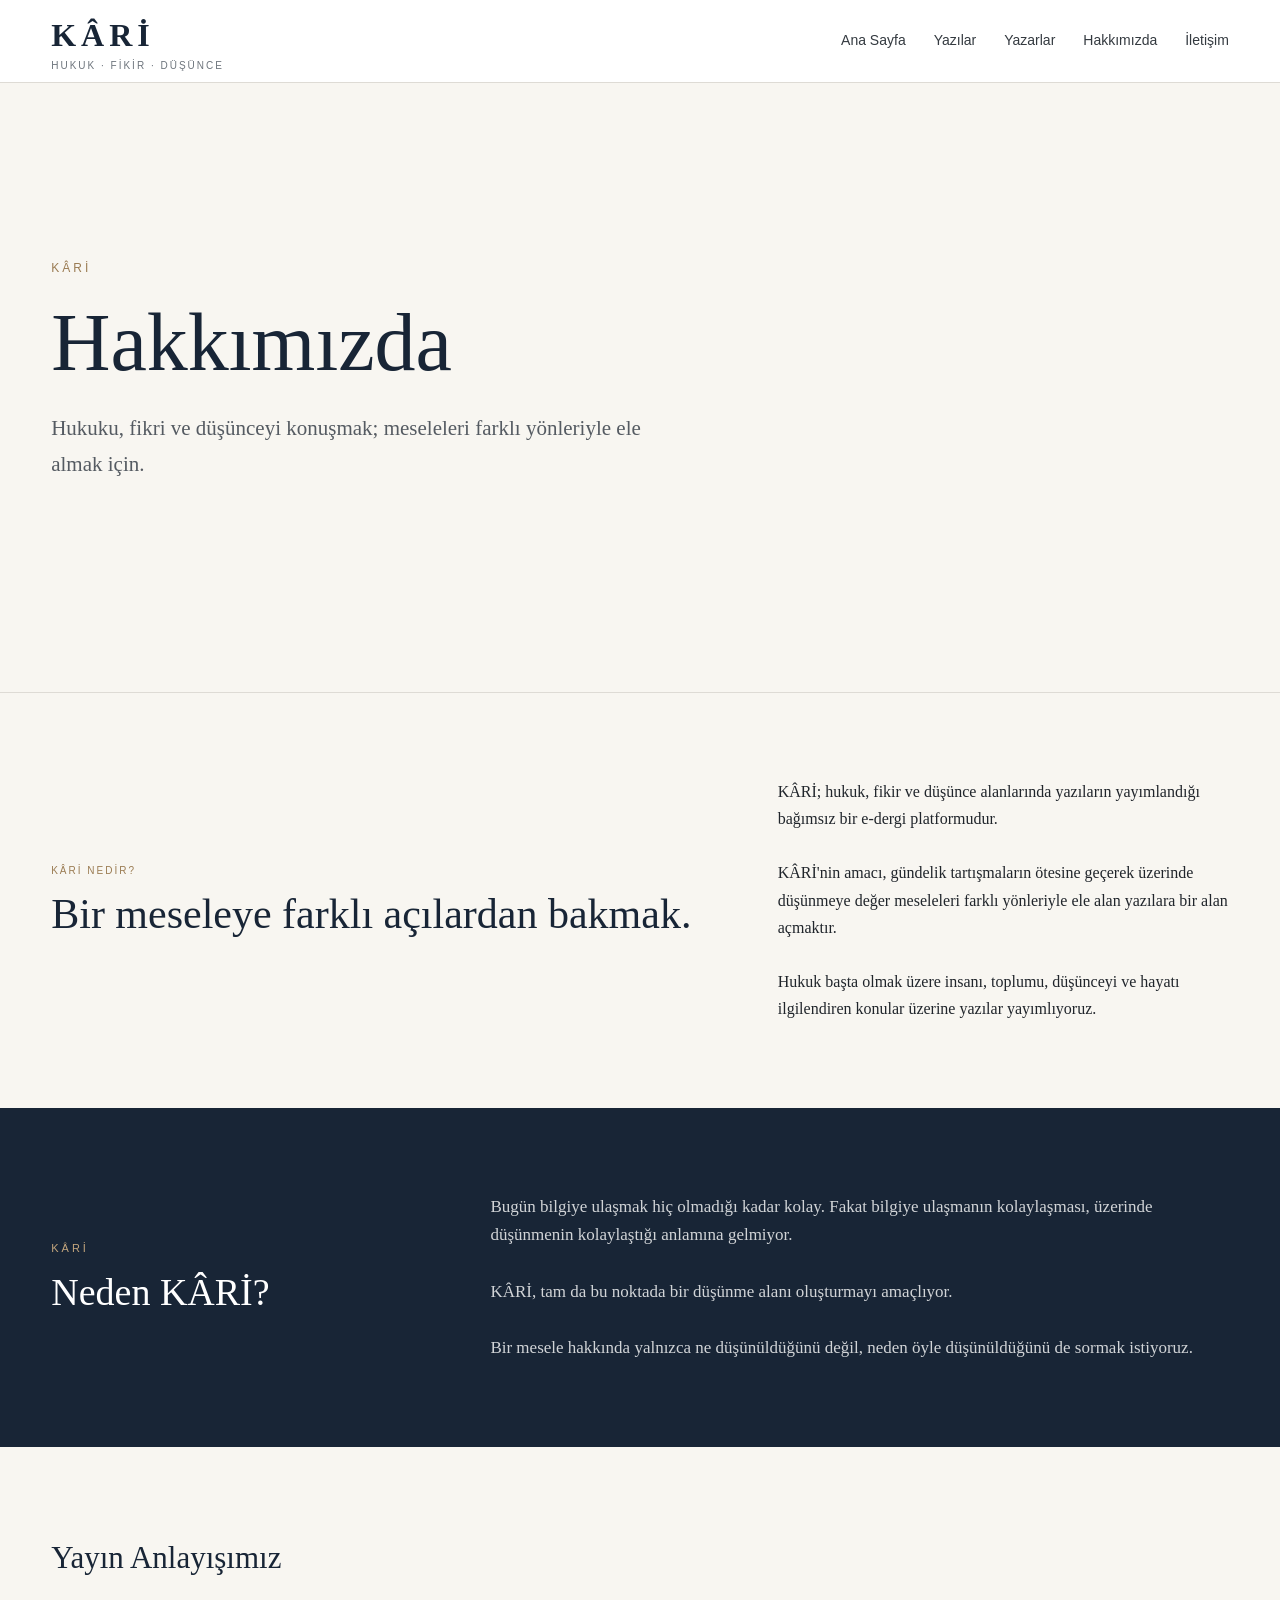
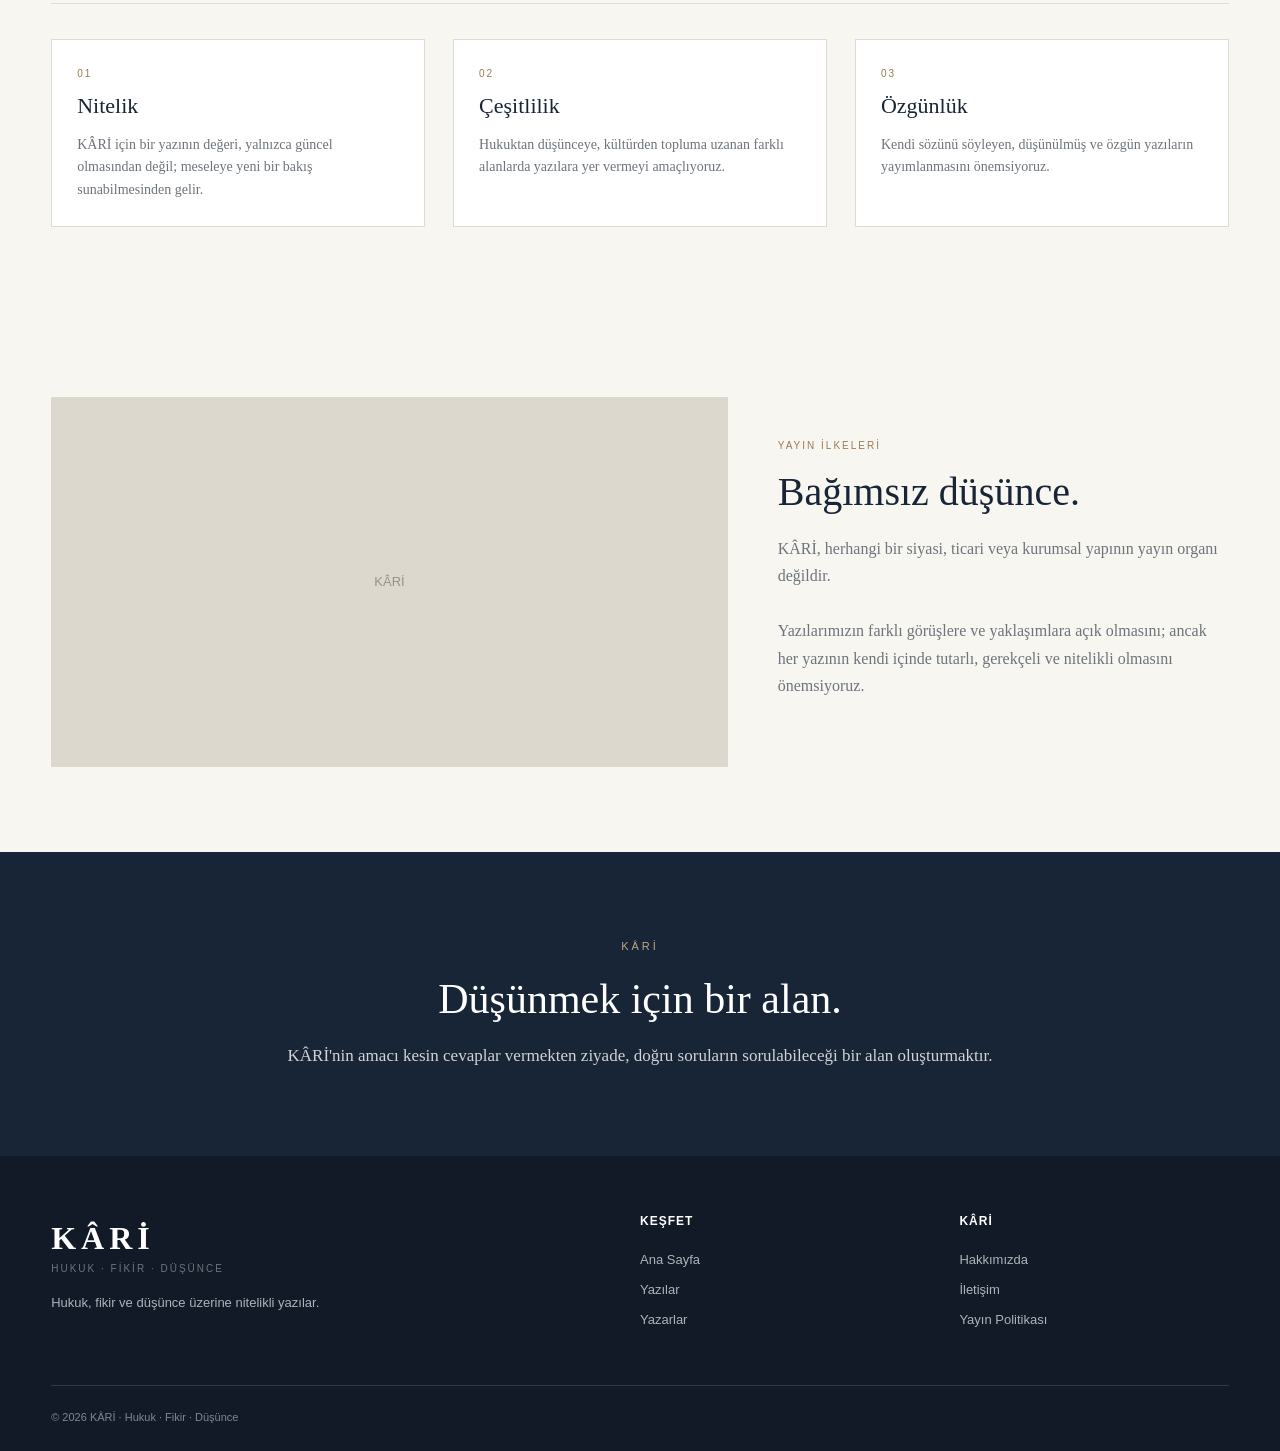
==== hakkimizda.html @ 2243fbaa "Add Hakkımızda (About Us) page This HTML file serves as the 'About Us' page for KÂRİ, detailing the " ====
<!DOCTYPE html>
<html lang="tr">

<head>

    <meta charset="UTF-8">

    <meta
        name="viewport"
        content="width=device-width, initial-scale=1.0"
    >

    <link rel="stylesheet" href="css/style.css">

    <title>Hakkımızda | KÂRİ</title>

    <meta
        name="description"
        content="KÂRİ hakkında. Hukuk, fikir ve düşünce üzerine bağımsız bir e-dergi."
    >

</head>


<body>


    <!-- HEADER -->

    <header>

        <div class="container navbar">

            <a href="index.html" class="logo">

                KÂRİ

                <span>
                    HUKUK · FİKİR · DÜŞÜNCE
                </span>

            </a>


            <nav>

                <a href="index.html">
                    Ana Sayfa
                </a>

                <a href="makaleler.html">
                    Yazılar
                </a>

                <a href="yazarlar.html">
                    Yazarlar
                </a>

                <a href="hakkimizda.html">
                    Hakkımızda
                </a>

                <a href="#iletisim">
                    İletişim
                </a>

            </nav>

        </div>

    </header>



    <!-- MAIN -->

    <main>


        <!-- SAYFA BAŞLIĞI -->

        <section class="hero">

            <div class="container">

                <div class="hero-content">

                    <div class="eyebrow">
                        KÂRİ
                    </div>


                    <h1>
                        Hakkımızda
                    </h1>


                    <p class="hero-description">

                        Hukuku, fikri ve düşünceyi
                        konuşmak; meseleleri farklı
                        yönleriyle ele almak için.

                    </p>

                </div>

            </div>

        </section>



        <!-- KÂRİ NEDİR? -->

        <section>

            <div class="container">

                <div class="featured-grid">


                    <div>

                        <div class="category">
                            KÂRİ NEDİR?
                        </div>


                        <h2
                            style="
                                font-size: 42px;
                                line-height: 1.2;
                                font-weight: normal;
                                color: var(--dark);
                            "
                        >

                            Bir meseleye
                            farklı açılardan
                            bakmak.

                        </h2>

                    </div>


                    <div>

                        <p>

                            KÂRİ; hukuk, fikir ve düşünce
                            alanlarında yazıların yayımlandığı
                            bağımsız bir e-dergi platformudur.

                        </p>

                        <br>

                        <p>

                            KÂRİ'nin amacı, gündelik tartışmaların
                            ötesine geçerek üzerinde düşünmeye
                            değer meseleleri farklı yönleriyle
                            ele alan yazılara bir alan açmaktır.

                        </p>

                        <br>

                        <p>

                            Hukuk başta olmak üzere insanı,
                            toplumu, düşünceyi ve hayatı ilgilendiren
                            konular üzerine yazılar yayımlıyoruz.

                        </p>

                    </div>

                </div>

            </div>

        </section>



        <!-- NEDEN KÂRİ -->

        <section class="editor">

            <div class="container">

                <div class="editor-grid">


                    <div>

                        <div class="editor-label">
                            KÂRİ
                        </div>


                        <h2>

                            Neden
                            KÂRİ?

                        </h2>

                    </div>


                    <div>

                        <p>

                            Bugün bilgiye ulaşmak hiç olmadığı
                            kadar kolay. Fakat bilgiye ulaşmanın
                            kolaylaşması, üzerinde düşünmenin
                            kolaylaştığı anlamına gelmiyor.

                        </p>

                        <br>

                        <p>

                            KÂRİ, tam da bu noktada bir düşünme
                            alanı oluşturmayı amaçlıyor.

                        </p>

                        <br>

                        <p>

                            Bir mesele hakkında yalnızca ne
                            düşünüldüğünü değil, neden öyle
                            düşünüldüğünü de sormak istiyoruz.

                        </p>

                    </div>

                </div>

            </div>

        </section>



        <!-- YAYIN ANLAYIŞI -->

        <section>

            <div class="container">


                <div class="section-heading">

                    <h2>
                        Yayın Anlayışımız
                    </h2>

                </div>


                <div class="articles">


                    <article class="article-card">

                        <div class="article-content">

                            <div class="category">
                                01
                            </div>

                            <h3>
                                Nitelik
                            </h3>

                            <p>

                                KÂRİ için bir yazının değeri,
                                yalnızca güncel olmasından değil;
                                meseleye yeni bir bakış
                                sunabilmesinden gelir.

                            </p>

                        </div>

                    </article>



                    <article class="article-card">

                        <div class="article-content">

                            <div class="category">
                                02
                            </div>

                            <h3>
                                Çeşitlilik
                            </h3>

                            <p>

                                Hukuktan düşünceye, kültürden
                                topluma uzanan farklı alanlarda
                                yazılara yer vermeyi amaçlıyoruz.

                            </p>

                        </div>

                    </article>



                    <article class="article-card">

                        <div class="article-content">

                            <div class="category">
                                03
                            </div>

                            <h3>
                                Özgünlük
                            </h3>

                            <p>

                                Kendi sözünü söyleyen,
                                düşünülmüş ve özgün yazıların
                                yayımlanmasını önemsiyoruz.

                            </p>

                        </div>

                    </article>


                </div>

            </div>

        </section>



        <!-- BAĞIMSIZLIK -->

        <section>

            <div class="container">

                <div class="featured-grid">


                    <div class="featured-image">

                        KÂRİ

                    </div>


                    <div class="featured-content">

                        <div class="category">
                            YAYIN İLKELERİ
                        </div>


                        <h2>

                            Bağımsız
                            düşünce.

                        </h2>


                        <p>

                            KÂRİ, herhangi bir siyasi,
                            ticari veya kurumsal yapının
                            yayın organı değildir.

                        </p>


                        <p>

                            Yazılarımızın farklı görüşlere
                            ve yaklaşımlara açık olmasını;
                            ancak her yazının kendi içinde
                            tutarlı, gerekçeli ve nitelikli
                            olmasını önemsiyoruz.

                        </p>

                    </div>

                </div>

            </div>

        </section>



        <!-- KAPANIŞ -->

        <section class="editor">

            <div class="container">

                <div
                    style="
                        max-width: 800px;
                        margin: 0 auto;
                        text-align: center;
                    "
                >

                    <div class="editor-label">
                        KÂRİ
                    </div>


                    <h2
                        style="
                            font-size: 42px;
                            font-weight: normal;
                            margin: 18px 0;
                        "
                    >

                        Düşünmek için
                        bir alan.

                    </h2>


                    <p
                        style="
                            color: #d1d4d7;
                            font-size: 17px;
                        "
                    >

                        KÂRİ'nin amacı kesin cevaplar
                        vermekten ziyade, doğru soruların
                        sorulabileceği bir alan oluşturmaktır.

                    </p>

                </div>

            </div>

        </section>


    </main>



    <!-- FOOTER -->

    <footer id="iletisim">

        <div class="container">


            <div class="footer-grid">


                <div>

                    <div class="logo">

                        KÂRİ

                        <span>
                            HUKUK · FİKİR · DÜŞÜNCE
                        </span>

                    </div>


                    <p>

                        Hukuk, fikir ve düşünce üzerine
                        nitelikli yazılar.

                    </p>

                </div>



                <div>

                    <h4>
                        Keşfet
                    </h4>


                    <ul>

                        <li>
                            <a href="index.html">
                                Ana Sayfa
                            </a>
                        </li>

                        <li>
                            <a href="makaleler.html">
                                Yazılar
                            </a>
                        </li>

                        <li>
                            <a href="yazarlar.html">
                                Yazarlar
                            </a>
                        </li>

                    </ul>

                </div>



                <div>

                    <h4>
                        KÂRİ
                    </h4>


                    <ul>

                        <li>
                            <a href="hakkimizda.html">
                                Hakkımızda
                            </a>
                        </li>

                        <li>
                            <a href="#">
                                İletişim
                            </a>
                        </li>

                        <li>
                            <a href="#">
                                Yayın Politikası
                            </a>
                        </li>

                    </ul>

                </div>


            </div>



            <div class="copyright">

                © 2026 KÂRİ · Hukuk · Fikir · Düşünce

            </div>


        </div>

    </footer>


</body>

</html>
---- css/style.css ----
* {
    margin: 0;
    padding: 0;
    box-sizing: border-box;
}

:root {
    --dark: #182536;
    --text: #20252b;
    --muted: #6d747c;
    --line: #dedbd5;
    --paper: #f8f6f1;
    --white: #ffffff;
    --accent: #9a7b52;
}

html {
    scroll-behavior: smooth;
}

body {
    font-family: Georgia, "Times New Roman", serif;
    color: var(--text);
    background: var(--paper);
    line-height: 1.7;
}

a {
    color: inherit;
    text-decoration: none;
}

.container {
    width: min(1180px, 92%);
    margin: 0 auto;
}

/* HEADER */

header {
    background: var(--white);
    border-bottom: 1px solid var(--line);
    position: sticky;
    top: 0;
    z-index: 100;
}

.navbar {
    min-height: 82px;
    display: flex;
    align-items: center;
    justify-content: space-between;
    gap: 30px;
}

.logo {
    font-size: 32px;
    font-weight: bold;
    letter-spacing: 5px;
    color: var(--dark);
}

.logo span {
    display: block;
    font-size: 10px;
    letter-spacing: 2px;
    font-family: Arial, sans-serif;
    font-weight: normal;
    color: var(--muted);
    margin-top: -5px;
}

nav {
    display: flex;
    align-items: center;
    gap: 28px;
    font-family: Arial, sans-serif;
    font-size: 14px;
}

nav a {
    color: #343a40;
    transition: 0.2s;
}

nav a:hover {
    color: var(--accent);
}

/* HERO */

.hero {
    min-height: 560px;
    display: flex;
    align-items: center;
    background:
        linear-gradient(
            90deg,
            rgba(248, 246, 241, 1) 0%,
            rgba(248, 246, 241, 0.94) 50%,
            rgba(248, 246, 241, 0.72) 100%
        );
    border-bottom: 1px solid var(--line);
}

.hero-content {
    max-width: 720px;
    padding: 90px 0;
}

.eyebrow {
    font-family: Arial, sans-serif;
    font-size: 12px;
    letter-spacing: 3px;
    text-transform: uppercase;
    color: var(--accent);
    margin-bottom: 22px;
}

.hero h1 {
    font-size: clamp(48px, 7vw, 82px);
    line-height: 1.05;
    font-weight: normal;
    color: var(--dark);
    margin-bottom: 25px;
}

.hero h1 strong {
    font-weight: bold;
}

.hero-description {
    max-width: 620px;
    font-size: 21px;
    color: #555b62;
    margin-bottom: 34px;
}

.button {
    display: inline-block;
    padding: 13px 25px;
    background: var(--dark);
    color: white;
    font-family: Arial, sans-serif;
    font-size: 13px;
    letter-spacing: 0.5px;
    transition: 0.2s;
}

.button:hover {
    background: var(--accent);
}

/* GENERAL */

section {
    padding: 85px 0;
}

.section-heading {
    display: flex;
    align-items: baseline;
    justify-content: space-between;
    border-bottom: 1px solid var(--line);
    padding-bottom: 18px;
    margin-bottom: 35px;
}

.section-heading h2 {
    font-size: 31px;
    font-weight: normal;
    color: var(--dark);
}

.section-heading a {
    font-family: Arial, sans-serif;
    font-size: 12px;
    color: var(--accent);
}

/* ARTICLES */

.articles {
    display: grid;
    grid-template-columns: repeat(3, 1fr);
    gap: 28px;
}

.article-card {
    background: var(--white);
    border: 1px solid var(--line);
    transition: 0.25s;
}

.article-card:hover {
    transform: translateY(-4px);
    box-shadow: 0 10px 30px rgba(0,0,0,0.07);
}

.article-image {
    height: 190px;
    background: #e9e6df;
    display: flex;
    align-items: center;
    justify-content: center;
    color: #aaa59d;
    font-family: Arial, sans-serif;
    font-size: 12px;
    letter-spacing: 1px;
}

.article-content {
    padding: 25px;
}

.category {
    font-family: Arial, sans-serif;
    font-size: 10px;
    letter-spacing: 2px;
    text-transform: uppercase;
    color: var(--accent);
    margin-bottom: 10px;
}

.article-card h3 {
    font-size: 22px;
    line-height: 1.3;
    font-weight: normal;
    margin-bottom: 13px;
    color: var(--dark);
}

.article-card p {
    font-size: 14px;
    color: var(--muted);
    line-height: 1.6;
}

.article-meta {
    margin-top: 18px;
    padding-top: 15px;
    border-top: 1px solid var(--line);
    font-family: Arial, sans-serif;
    font-size: 11px;
    color: #888;
}

/* FEATURED */

.featured-grid {
    display: grid;
    grid-template-columns: 1.5fr 1fr;
    gap: 50px;
    align-items: center;
}

.featured-image {
    min-height: 370px;
    background: #ddd8ce;
    display: flex;
    align-items: center;
    justify-content: center;
    font-family: Arial, sans-serif;
    color: #989188;
    font-size: 13px;
}

.featured-content .category {
    margin-bottom: 15px;
}

.featured-content h2 {
    font-size: 40px;
    line-height: 1.15;
    font-weight: normal;
    color: var(--dark);
    margin-bottom: 20px;
}

.featured-content p {
    color: var(--muted);
    margin-bottom: 28px;
}

/* CATEGORIES */

.category-grid {
    display: grid;
    grid-template-columns: repeat(3, 1fr);
    gap: 18px;
}

.category-box {
    padding: 35px 30px;
    background: var(--white);
    border: 1px solid var(--line);
    transition: 0.2s;
}

.category-box:hover {
    background: var(--dark);
    color: white;
}

.category-box h3 {
    font-size: 25px;
    font-weight: normal;
    margin-bottom: 8px;
}

.category-box p {
    font-family: Arial, sans-serif;
    font-size: 12px;
    color: var(--muted);
}

.category-box:hover p {
    color: #d8d8d8;
}

/* EDITOR */

.editor {
    background: var(--dark);
    color: white;
}

.editor-grid {
    display: grid;
    grid-template-columns: 1fr 2fr;
    gap: 70px;
    align-items: center;
}

.editor-label {
    font-family: Arial, sans-serif;
    font-size: 11px;
    letter-spacing: 3px;
    text-transform: uppercase;
    color: #c5a77e;
}

.editor h2 {
    font-size: 38px;
    font-weight: normal;
    line-height: 1.2;
    margin-top: 12px;
}

.editor p {
    color: #d1d4d7;
    font-size: 17px;
}

/* FOOTER */

footer {
    background: #111a26;
    color: white;
    padding: 55px 0 25px;
}

.footer-grid {
    display: grid;
    grid-template-columns: 2fr 1fr 1fr;
    gap: 50px;
    padding-bottom: 45px;
}

footer .logo {
    color: white;
    margin-bottom: 15px;
}

footer p {
    color: #adb3ba;
    font-family: Arial, sans-serif;
    font-size: 13px;
    max-width: 400px;
}

footer h4 {
    font-family: Arial, sans-serif;
    font-size: 12px;
    text-transform: uppercase;
    letter-spacing: 1px;
    margin-bottom: 18px;
}

footer ul {
    list-style: none;
}

footer li {
    margin-bottom: 8px;
    color: #adb3ba;
    font-family: Arial, sans-serif;
    font-size: 13px;
}

.copyright {
    border-top: 1px solid #303945;
    padding-top: 22px;
    color: #7e8791;
    font-family: Arial, sans-serif;
    font-size: 11px;
}

/* MOBILE */

@media (max-width: 800px) {

    .navbar {
        min-height: 70px;
    }

    nav {
        gap: 12px;
        font-size: 11px;
    }

    nav a:nth-child(3),
    nav a:nth-child(4) {
        display: none;
    }

    .hero {
        min-height: 500px;
    }

    .hero-content {
        padding: 70px 0;
    }

    .hero-description {
        font-size: 18px;
    }

    section {
        padding: 60px 0;
    }

    .articles,
    .category-grid,
    .featured-grid,
    .editor-grid,
    .footer-grid {
        grid-template-columns: 1fr;
    }

    .featured-image {
        min-height: 250px;
    }

    .featured-content h2 {
        font-size: 32px;
    }

    .editor-grid {
        gap: 30px;
    }

    .footer-grid {
        gap: 35px;
    }
}
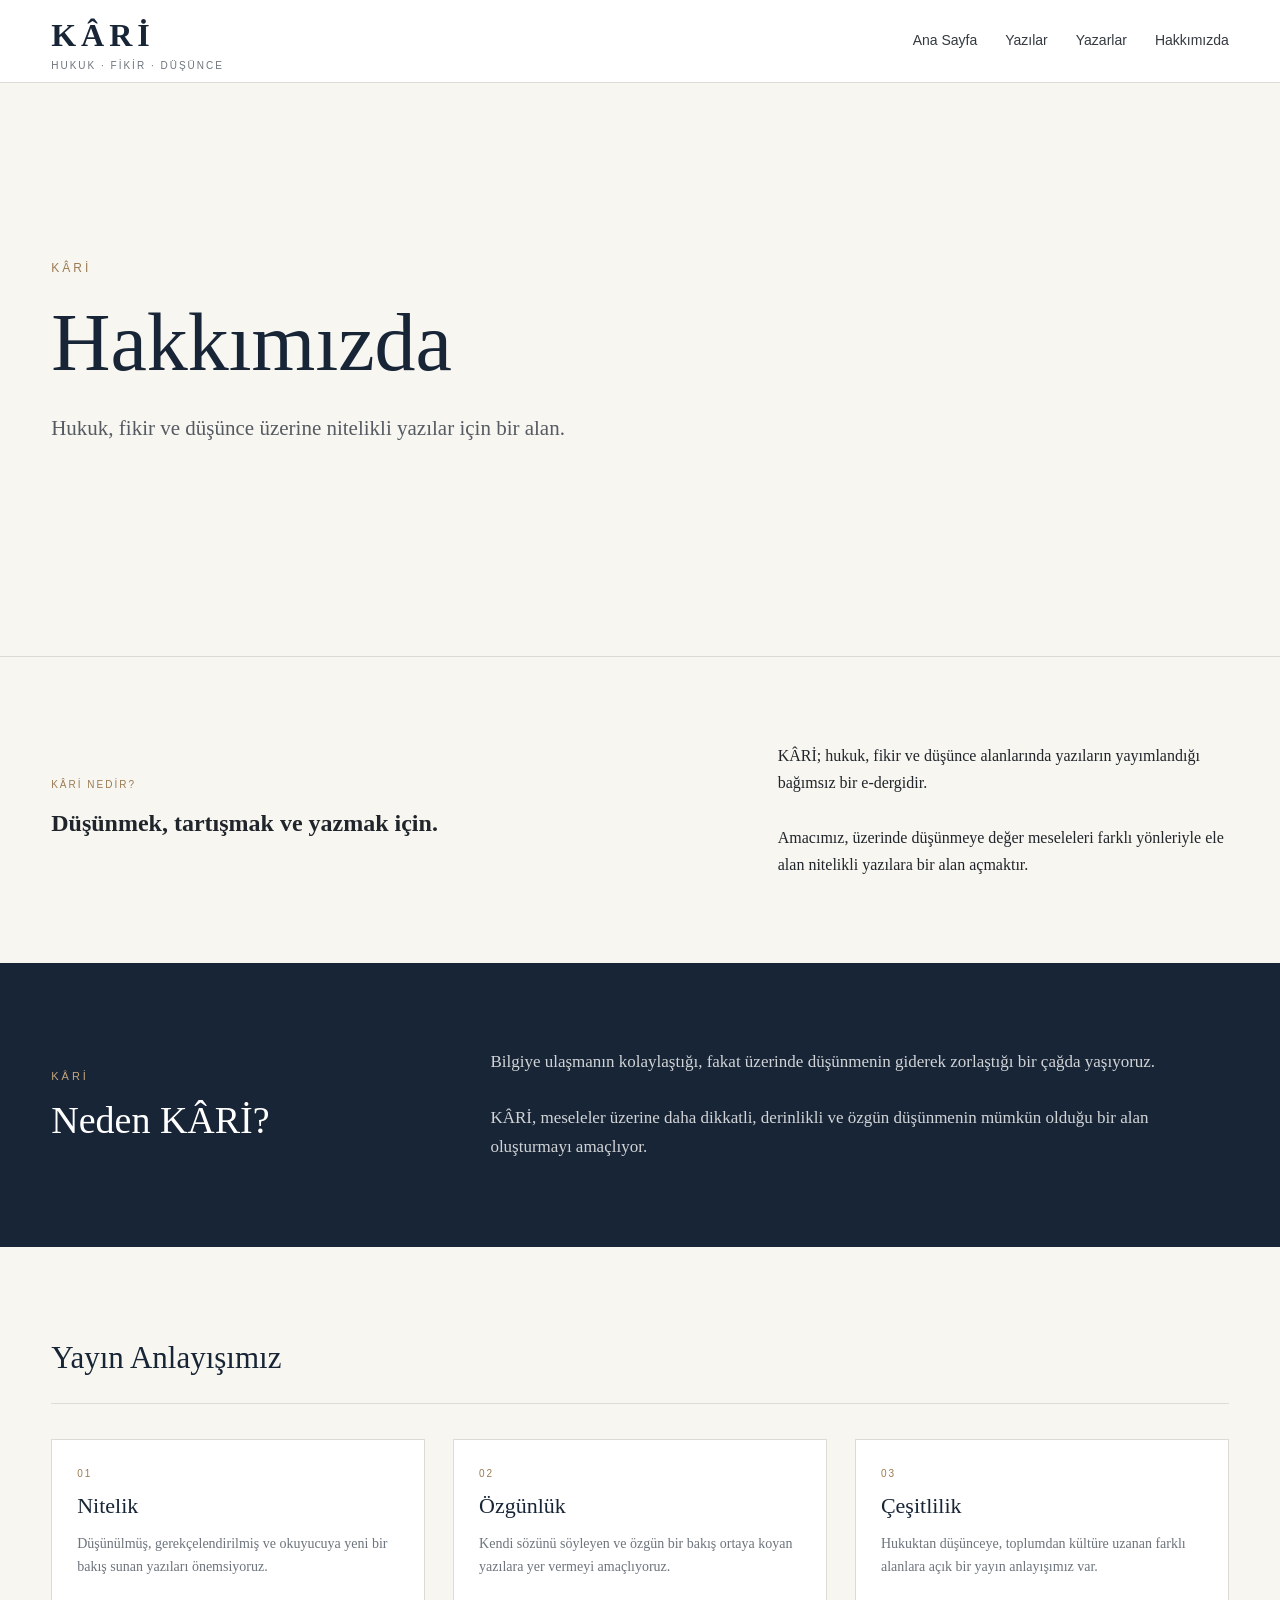
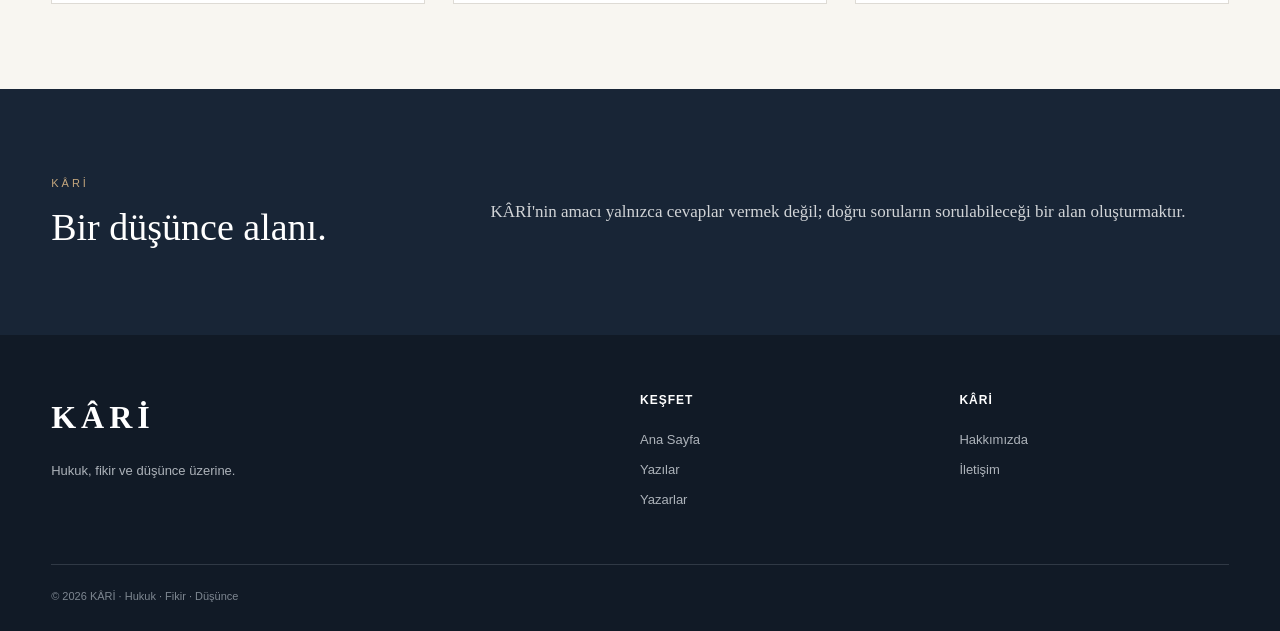
==== commit ff9450c0: "Refactor hakkimizda.html for improved layout and content Updated the structure and content of the ha" ====
--- a/hakkimizda.html
+++ b/hakkimizda.html
@@ -1,594 +1,269 @@
 <!DOCTYPE html>
 <html lang="tr">
-
 <head>
-
     <meta charset="UTF-8">
-
-    <meta
-        name="viewport"
-        content="width=device-width, initial-scale=1.0"
-    >
+    <meta name="viewport" content="width=device-width, initial-scale=1.0">
+
+    <title>Hakkımızda | KÂRİ</title>
 
     <link rel="stylesheet" href="css/style.css">
-
-    <title>Hakkımızda | KÂRİ</title>
-
-    <meta
-        name="description"
-        content="KÂRİ hakkında. Hukuk, fikir ve düşünce üzerine bağımsız bir e-dergi."
-    >
-
 </head>
 
-
 <body>
 
-
-    <!-- HEADER -->
-
-    <header>
-
-        <div class="container navbar">
-
-            <a href="index.html" class="logo">
-
-                KÂRİ
-
-                <span>
-                    HUKUK · FİKİR · DÜŞÜNCE
-                </span>
-
-            </a>
-
-
-            <nav>
-
-                <a href="index.html">
-                    Ana Sayfa
-                </a>
-
-                <a href="makaleler.html">
-                    Yazılar
-                </a>
-
-                <a href="yazarlar.html">
-                    Yazarlar
-                </a>
-
-                <a href="hakkimizda.html">
-                    Hakkımızda
-                </a>
-
-                <a href="#iletisim">
-                    İletişim
-                </a>
-
-            </nav>
-
-        </div>
-
-    </header>
-
-
-
-    <!-- MAIN -->
-
-    <main>
-
-
-        <!-- SAYFA BAŞLIĞI -->
-
-        <section class="hero">
-
-            <div class="container">
-
-                <div class="hero-content">
-
-                    <div class="eyebrow">
-                        KÂRİ
-                    </div>
-
-
-                    <h1>
-                        Hakkımızda
-                    </h1>
-
-
-                    <p class="hero-description">
-
-                        Hukuku, fikri ve düşünceyi
-                        konuşmak; meseleleri farklı
-                        yönleriyle ele almak için.
-
-                    </p>
-
-                </div>
-
-            </div>
-
-        </section>
-
-
-
-        <!-- KÂRİ NEDİR? -->
-
-        <section>
-
-            <div class="container">
-
-                <div class="featured-grid">
-
-
-                    <div>
-
-                        <div class="category">
-                            KÂRİ NEDİR?
-                        </div>
-
-
-                        <h2
-                            style="
-                                font-size: 42px;
-                                line-height: 1.2;
-                                font-weight: normal;
-                                color: var(--dark);
-                            "
-                        >
-
-                            Bir meseleye
-                            farklı açılardan
-                            bakmak.
-
-                        </h2>
-
-                    </div>
-
-
-                    <div>
-
-                        <p>
-
-                            KÂRİ; hukuk, fikir ve düşünce
-                            alanlarında yazıların yayımlandığı
-                            bağımsız bir e-dergi platformudur.
-
-                        </p>
-
-                        <br>
-
-                        <p>
-
-                            KÂRİ'nin amacı, gündelik tartışmaların
-                            ötesine geçerek üzerinde düşünmeye
-                            değer meseleleri farklı yönleriyle
-                            ele alan yazılara bir alan açmaktır.
-
-                        </p>
-
-                        <br>
-
-                        <p>
-
-                            Hukuk başta olmak üzere insanı,
-                            toplumu, düşünceyi ve hayatı ilgilendiren
-                            konular üzerine yazılar yayımlıyoruz.
-
-                        </p>
-
-                    </div>
-
-                </div>
-
-            </div>
-
-        </section>
-
-
-
-        <!-- NEDEN KÂRİ -->
-
-        <section class="editor">
-
-            <div class="container">
-
-                <div class="editor-grid">
-
-
-                    <div>
-
-                        <div class="editor-label">
-                            KÂRİ
-                        </div>
-
-
-                        <h2>
-
-                            Neden
-                            KÂRİ?
-
-                        </h2>
-
-                    </div>
-
-
-                    <div>
-
-                        <p>
-
-                            Bugün bilgiye ulaşmak hiç olmadığı
-                            kadar kolay. Fakat bilgiye ulaşmanın
-                            kolaylaşması, üzerinde düşünmenin
-                            kolaylaştığı anlamına gelmiyor.
-
-                        </p>
-
-                        <br>
-
-                        <p>
-
-                            KÂRİ, tam da bu noktada bir düşünme
-                            alanı oluşturmayı amaçlıyor.
-
-                        </p>
-
-                        <br>
-
-                        <p>
-
-                            Bir mesele hakkında yalnızca ne
-                            düşünüldüğünü değil, neden öyle
-                            düşünüldüğünü de sormak istiyoruz.
-
-                        </p>
-
-                    </div>
-
-                </div>
-
-            </div>
-
-        </section>
-
-
-
-        <!-- YAYIN ANLAYIŞI -->
-
-        <section>
-
-            <div class="container">
-
-
-                <div class="section-heading">
+<header>
+    <div class="container navbar">
+
+        <a href="index.html" class="logo">
+            KÂRİ
+            <span>HUKUK · FİKİR · DÜŞÜNCE</span>
+        </a>
+
+        <nav>
+            <a href="index.html">Ana Sayfa</a>
+            <a href="makaleler.html">Yazılar</a>
+            <a href="yazarlar.html">Yazarlar</a>
+            <a href="hakkimizda.html">Hakkımızda</a>
+        </nav>
+
+    </div>
+</header>
+
+
+<main>
+
+    <section class="hero">
+        <div class="container">
+            <div class="hero-content">
+
+                <div class="eyebrow">
+                    KÂRİ
+                </div>
+
+                <h1>Hakkımızda</h1>
+
+                <p class="hero-description">
+                    Hukuk, fikir ve düşünce üzerine
+                    nitelikli yazılar için bir alan.
+                </p>
+
+            </div>
+        </div>
+    </section>
+
+
+    <section>
+        <div class="container">
+
+            <div class="featured-grid">
+
+                <div>
+                    <div class="category">KÂRİ NEDİR?</div>
 
                     <h2>
-                        Yayın Anlayışımız
+                        Düşünmek, tartışmak
+                        ve yazmak için.
                     </h2>
-
-                </div>
-
-
-                <div class="articles">
-
-
-                    <article class="article-card">
-
-                        <div class="article-content">
-
-                            <div class="category">
-                                01
-                            </div>
-
-                            <h3>
-                                Nitelik
-                            </h3>
-
-                            <p>
-
-                                KÂRİ için bir yazının değeri,
-                                yalnızca güncel olmasından değil;
-                                meseleye yeni bir bakış
-                                sunabilmesinden gelir.
-
-                            </p>
-
-                        </div>
-
-                    </article>
-
-
-
-                    <article class="article-card">
-
-                        <div class="article-content">
-
-                            <div class="category">
-                                02
-                            </div>
-
-                            <h3>
-                                Çeşitlilik
-                            </h3>
-
-                            <p>
-
-                                Hukuktan düşünceye, kültürden
-                                topluma uzanan farklı alanlarda
-                                yazılara yer vermeyi amaçlıyoruz.
-
-                            </p>
-
-                        </div>
-
-                    </article>
-
-
-
-                    <article class="article-card">
-
-                        <div class="article-content">
-
-                            <div class="category">
-                                03
-                            </div>
-
-                            <h3>
-                                Özgünlük
-                            </h3>
-
-                            <p>
-
-                                Kendi sözünü söyleyen,
-                                düşünülmüş ve özgün yazıların
-                                yayımlanmasını önemsiyoruz.
-
-                            </p>
-
-                        </div>
-
-                    </article>
-
-
-                </div>
-
-            </div>
-
-        </section>
-
-
-
-        <!-- BAĞIMSIZLIK -->
-
-        <section>
-
-            <div class="container">
-
-                <div class="featured-grid">
-
-
-                    <div class="featured-image">
-
-                        KÂRİ
-
-                    </div>
-
-
-                    <div class="featured-content">
-
-                        <div class="category">
-                            YAYIN İLKELERİ
-                        </div>
-
-
-                        <h2>
-
-                            Bağımsız
-                            düşünce.
-
-                        </h2>
-
-
-                        <p>
-
-                            KÂRİ, herhangi bir siyasi,
-                            ticari veya kurumsal yapının
-                            yayın organı değildir.
-
-                        </p>
-
-
-                        <p>
-
-                            Yazılarımızın farklı görüşlere
-                            ve yaklaşımlara açık olmasını;
-                            ancak her yazının kendi içinde
-                            tutarlı, gerekçeli ve nitelikli
-                            olmasını önemsiyoruz.
-
-                        </p>
-
-                    </div>
-
-                </div>
-
-            </div>
-
-        </section>
-
-
-
-        <!-- KAPANIŞ -->
-
-        <section class="editor">
-
-            <div class="container">
-
-                <div
-                    style="
-                        max-width: 800px;
-                        margin: 0 auto;
-                        text-align: center;
-                    "
-                >
-
+                </div>
+
+                <div>
+                    <p>
+                        KÂRİ; hukuk, fikir ve düşünce
+                        alanlarında yazıların yayımlandığı
+                        bağımsız bir e-dergidir.
+                    </p>
+
+                    <br>
+
+                    <p>
+                        Amacımız, üzerinde düşünmeye değer
+                        meseleleri farklı yönleriyle ele alan
+                        nitelikli yazılara bir alan açmaktır.
+                    </p>
+                </div>
+
+            </div>
+
+        </div>
+    </section>
+
+
+    <section class="editor">
+
+        <div class="container">
+
+            <div class="editor-grid">
+
+                <div>
                     <div class="editor-label">
                         KÂRİ
                     </div>
 
-
-                    <h2
-                        style="
-                            font-size: 42px;
-                            font-weight: normal;
-                            margin: 18px 0;
-                        "
-                    >
-
-                        Düşünmek için
-                        bir alan.
-
+                    <h2>
+                        Neden KÂRİ?
                     </h2>
-
-
-                    <p
-                        style="
-                            color: #d1d4d7;
-                            font-size: 17px;
-                        "
-                    >
-
-                        KÂRİ'nin amacı kesin cevaplar
-                        vermekten ziyade, doğru soruların
+                </div>
+
+                <div>
+                    <p>
+                        Bilgiye ulaşmanın kolaylaştığı,
+                        fakat üzerinde düşünmenin giderek
+                        zorlaştığı bir çağda yaşıyoruz.
+                    </p>
+
+                    <br>
+
+                    <p>
+                        KÂRİ, meseleler üzerine daha dikkatli,
+                        derinlikli ve özgün düşünmenin mümkün
+                        olduğu bir alan oluşturmayı amaçlıyor.
+                    </p>
+                </div>
+
+            </div>
+
+        </div>
+
+    </section>
+
+
+    <section>
+
+        <div class="container">
+
+            <div class="section-heading">
+                <h2>Yayın Anlayışımız</h2>
+            </div>
+
+            <div class="articles">
+
+                <article class="article-card">
+                    <div class="article-content">
+                        <div class="category">01</div>
+
+                        <h3>Nitelik</h3>
+
+                        <p>
+                            Düşünülmüş, gerekçelendirilmiş
+                            ve okuyucuya yeni bir bakış
+                            sunan yazıları önemsiyoruz.
+                        </p>
+                    </div>
+                </article>
+
+
+                <article class="article-card">
+                    <div class="article-content">
+                        <div class="category">02</div>
+
+                        <h3>Özgünlük</h3>
+
+                        <p>
+                            Kendi sözünü söyleyen ve özgün
+                            bir bakış ortaya koyan yazılara
+                            yer vermeyi amaçlıyoruz.
+                        </p>
+                    </div>
+                </article>
+
+
+                <article class="article-card">
+                    <div class="article-content">
+                        <div class="category">03</div>
+
+                        <h3>Çeşitlilik</h3>
+
+                        <p>
+                            Hukuktan düşünceye, toplumdan
+                            kültüre uzanan farklı alanlara
+                            açık bir yayın anlayışımız var.
+                        </p>
+                    </div>
+                </article>
+
+            </div>
+
+        </div>
+
+    </section>
+
+
+    <section class="editor">
+
+        <div class="container">
+
+            <div class="editor-grid">
+
+                <div>
+                    <div class="editor-label">
+                        KÂRİ
+                    </div>
+
+                    <h2>
+                        Bir düşünce
+                        alanı.
+                    </h2>
+                </div>
+
+                <div>
+                    <p>
+                        KÂRİ'nin amacı yalnızca cevaplar
+                        vermek değil; doğru soruların
                         sorulabileceği bir alan oluşturmaktır.
-
-                    </p>
-
-                </div>
-
-            </div>
-
-        </section>
-
-
-    </main>
-
-
-
-    <!-- FOOTER -->
-
-    <footer id="iletisim">
-
-        <div class="container">
-
-
-            <div class="footer-grid">
-
-
-                <div>
-
-                    <div class="logo">
-
-                        KÂRİ
-
-                        <span>
-                            HUKUK · FİKİR · DÜŞÜNCE
-                        </span>
-
-                    </div>
-
-
-                    <p>
-
-                        Hukuk, fikir ve düşünce üzerine
-                        nitelikli yazılar.
-
-                    </p>
-
-                </div>
-
-
-
-                <div>
-
-                    <h4>
-                        Keşfet
-                    </h4>
-
-
-                    <ul>
-
-                        <li>
-                            <a href="index.html">
-                                Ana Sayfa
-                            </a>
-                        </li>
-
-                        <li>
-                            <a href="makaleler.html">
-                                Yazılar
-                            </a>
-                        </li>
-
-                        <li>
-                            <a href="yazarlar.html">
-                                Yazarlar
-                            </a>
-                        </li>
-
-                    </ul>
-
-                </div>
-
-
-
-                <div>
-
-                    <h4>
-                        KÂRİ
-                    </h4>
-
-
-                    <ul>
-
-                        <li>
-                            <a href="hakkimizda.html">
-                                Hakkımızda
-                            </a>
-                        </li>
-
-                        <li>
-                            <a href="#">
-                                İletişim
-                            </a>
-                        </li>
-
-                        <li>
-                            <a href="#">
-                                Yayın Politikası
-                            </a>
-                        </li>
-
-                    </ul>
-
-                </div>
-
-
-            </div>
-
-
-
-            <div class="copyright">
-
-                © 2026 KÂRİ · Hukuk · Fikir · Düşünce
-
-            </div>
-
-
-        </div>
-
-    </footer>
-
+                    </p>
+                </div>
+
+            </div>
+
+        </div>
+
+    </section>
+
+</main>
+
+
+<footer>
+
+    <div class="container">
+
+        <div class="footer-grid">
+
+            <div>
+                <div class="logo">KÂRİ</div>
+
+                <p>
+                    Hukuk, fikir ve düşünce üzerine.
+                </p>
+            </div>
+
+            <div>
+                <h4>Keşfet</h4>
+
+                <ul>
+                    <li><a href="index.html">Ana Sayfa</a></li>
+                    <li><a href="makaleler.html">Yazılar</a></li>
+                    <li><a href="yazarlar.html">Yazarlar</a></li>
+                </ul>
+            </div>
+
+            <div>
+                <h4>KÂRİ</h4>
+
+                <ul>
+                    <li><a href="hakkimizda.html">Hakkımızda</a></li>
+                    <li><a href="#">İletişim</a></li>
+                </ul>
+            </div>
+
+        </div>
+
+        <div class="copyright">
+            © 2026 KÂRİ · Hukuk · Fikir · Düşünce
+        </div>
+
+    </div>
+
+</footer>
 
 </body>
-
 </html>
